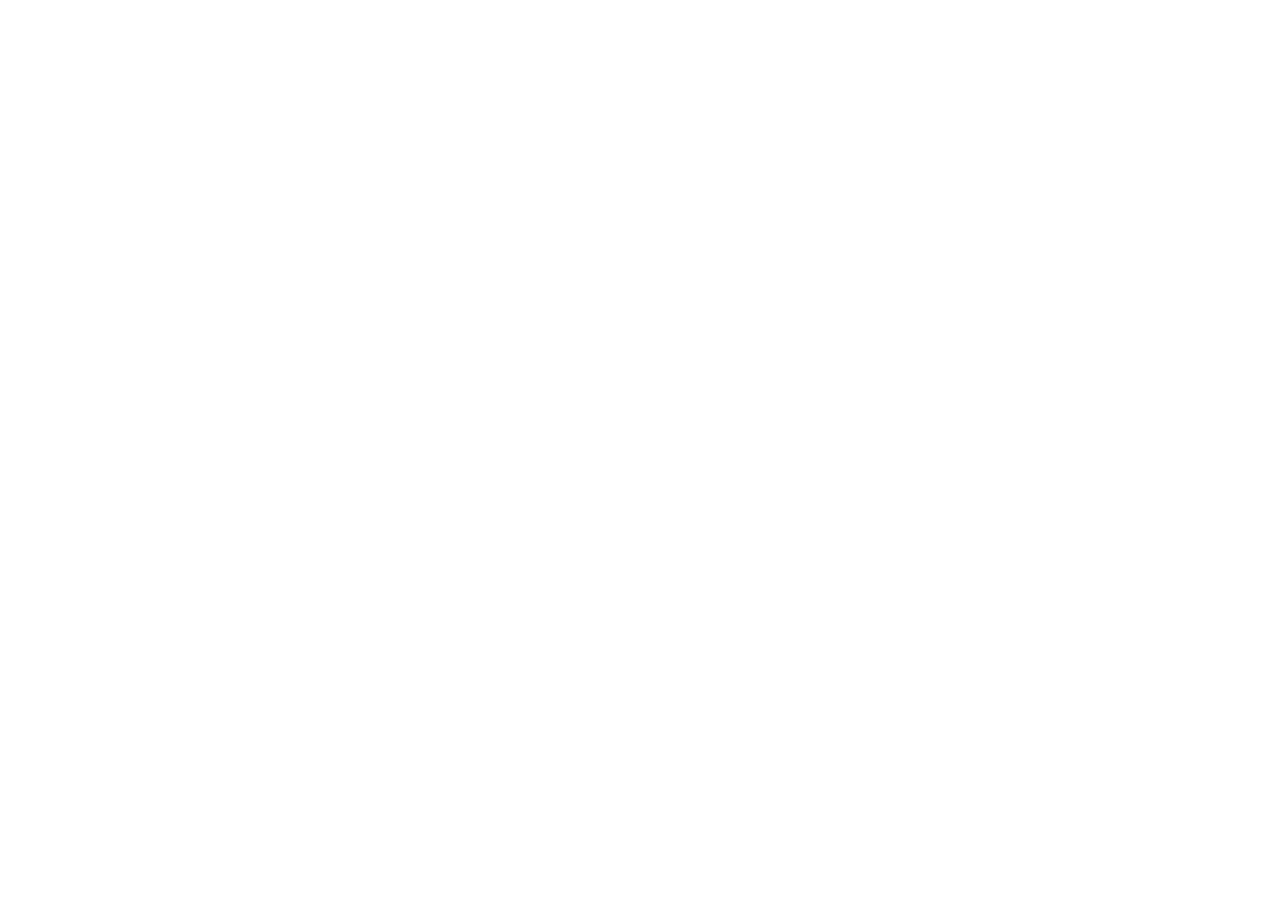
==== index.html @ 605b4c53 "index.html style.css README.md を新規作成" ====
<!DOCTYPE html>
<html lang="ja">
<head>
    <meta charset="UTF-8">
    <meta name="viewport" content="width=device-width, initial-scale=1.0">
    <title>トップページ</title>
</head>
<body>
    
</body>
</html>
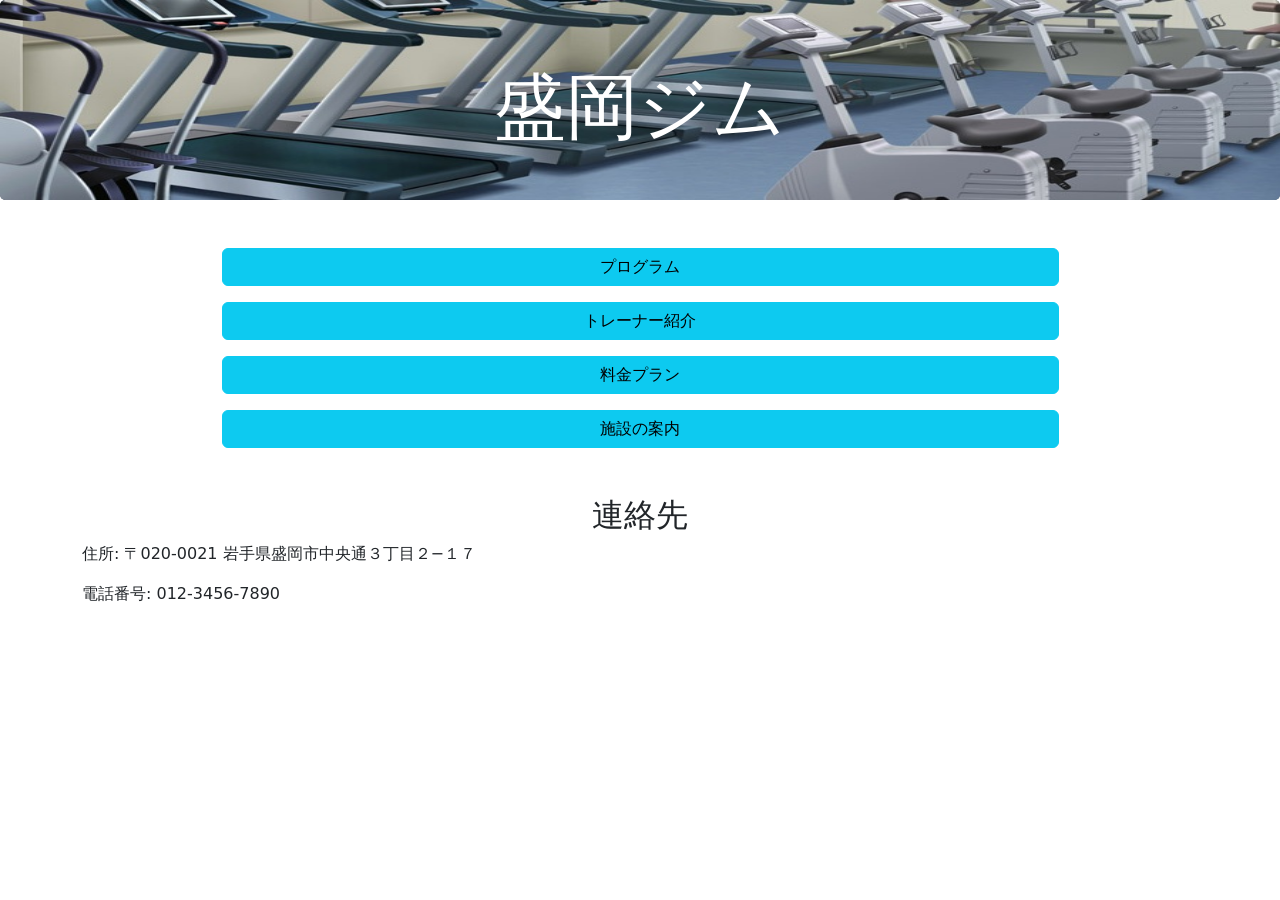
==== commit 547a6f30: "トップページにトップ画像、リンク、連絡先を追加" ====
--- a/index.html
+++ b/index.html
@@ -1,11 +1,32 @@
 <!DOCTYPE html>
 <html lang="ja">
+
 <head>
     <meta charset="UTF-8">
     <meta name="viewport" content="width=device-width, initial-scale=1.0">
     <title>トップページ</title>
+    <link href="https://cdn.jsdelivr.net/npm/bootstrap@5.3.8/dist/css/bootstrap.min.css" rel="stylesheet"
+        integrity="sha384-sRIl4kxILFvY47J16cr9ZwB07vP4J8+LH7qKQnuqkuIAvNWLzeN8tE5YBujZqJLB" crossorigin="anonymous">
 </head>
+
 <body>
-    
+    <div class="card bg-dark text-white border-0">
+        <img src="img/gym.jpg" class="card-img img-fluid" style="height: 200px;" alt="トップ画像">
+        <div class="card-img-overlay">
+            <h1 class="card-title text-center mt-5 text-dark text-white" style="font-size: 72px;">盛岡ジム</h1>
+        </div>
+    </div>
+    <div class="container">
+        <div class="text-center">
+            <a href="#"><button class="btn btn-info w-75 mt-5" style="font-size: 16px;">プログラム</button></a>
+            <a href="#"><button class="btn btn-info w-75 mt-3" style="font-size: 16px;">トレーナー紹介</button></a>
+            <a href="#"><button class="btn btn-info w-75 mt-3" style="font-size: 16px;">料金プラン</button></a>
+            <a href="#"><button class="btn btn-info w-75 mt-3" style="font-size: 16px;">施設の案内</button></a>
+        </div>
+        <h2 class="text-center mt-5">連絡先</h2>
+        <p>住所: 〒020-0021 岩手県盛岡市中央通３丁目２−１７</p>
+        <p>電話番号: 012-3456-7890</p>
+    </div>
 </body>
+
 </html>
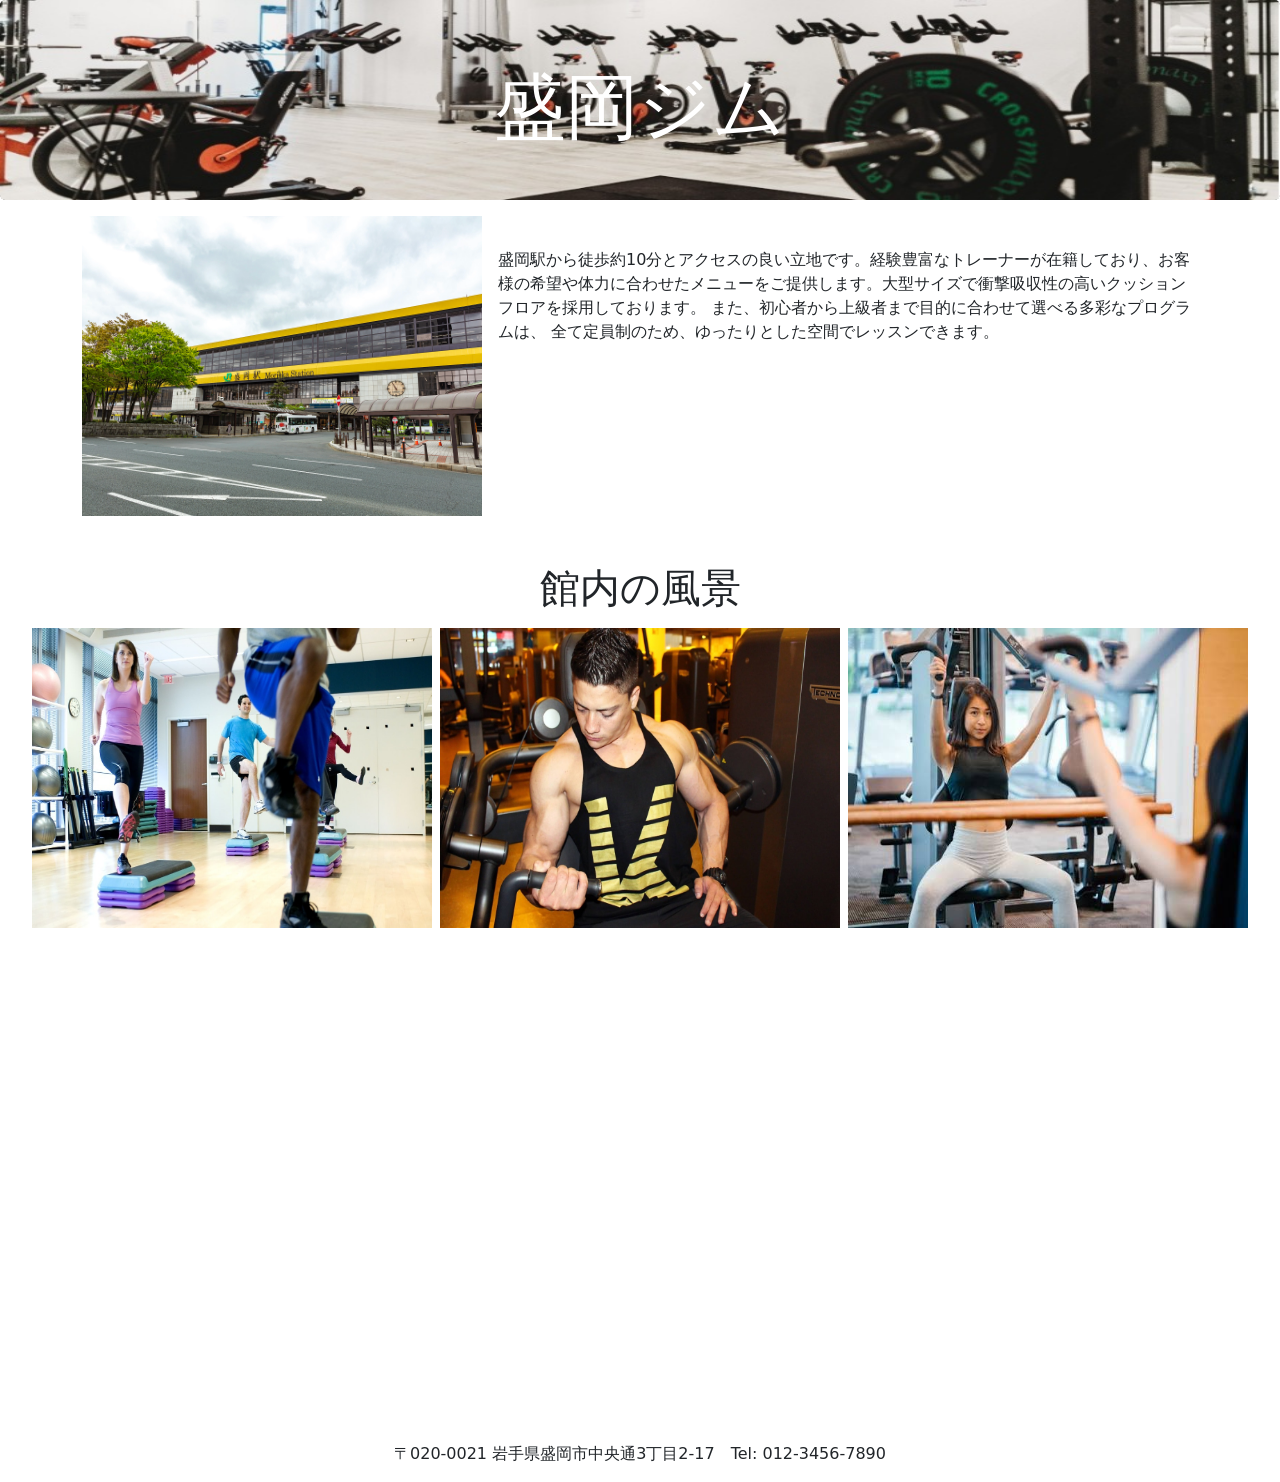
==== commit e167b3af: "トップ画像を変更、説明書きを追加、室内の画像を追加、GoogleMapの埋め込み" ====
--- a/index.html
+++ b/index.html
@@ -17,15 +17,26 @@
         </div>
     </div>
     <div class="container">
-        <div class="text-center">
-            <a href="#"><button class="btn btn-info w-75 mt-5" style="font-size: 16px;">プログラム</button></a>
-            <a href="#"><button class="btn btn-info w-75 mt-3" style="font-size: 16px;">トレーナー紹介</button></a>
-            <a href="#"><button class="btn btn-info w-75 mt-3" style="font-size: 16px;">料金プラン</button></a>
-            <a href="#"><button class="btn btn-info w-75 mt-3" style="font-size: 16px;">施設の案内</button></a>
+        <div class="d-flex">
+            <img src="img/MoriokaStation.webp" class="card-img img-fluid mt-3" style="height: 300px; width: 400px;"
+                alt="盛岡駅">
+            <p class="mt-5 ms-3">
+                盛岡駅から徒歩約10分とアクセスの良い立地です。経験豊富なトレーナーが在籍しており、お客様の希望や体力に合わせたメニューをご提供します。大型サイズで衝撃吸収性の高いクッションフロアを採用しております。
+                また、初心者から上級者まで目的に合わせて選べる多彩なプログラムは、 全て定員制のため、ゆったりとした空間でレッスンできます。</p>
         </div>
-        <h2 class="text-center mt-5">連絡先</h2>
-        <p>住所: 〒020-0021 岩手県盛岡市中央通３丁目２−１７</p>
-        <p>電話番号: 012-3456-7890</p>
+        <h2 class="text-center mt-5" style="font-size: 40px;">館内の風景</h2>
+        <div class="d-flex justify-content-center mt-3">
+            <img src="img/風景.jpg" class="card-img img-fluid" style="height: 300px; width: 400px;" alt="レッスン">
+            <img src="img/ダンベル.jpg" class="card-img img-fluid ms-2" style="height: 300px; width: 400px;" alt="ダンベル">
+            <img src="img/training.jpg" class="card-img img-fluid ms-2" style="height: 300px; width: 400px;" alt="女性">
+        </div>
+        <div class="d-flex justify-content-center mt-5">
+            <iframe
+                src="https://www.google.com/maps/embed?pb=!1m18!1m12!1m3!1d3069.5515975599046!2d141.14021717469!3d39.70478479866505!2m3!1f0!2f0!3f0!3m2!1i1024!2i768!4f13.1!3m3!1m2!1s0x5f857630971ceb65%3A0xa71278d9c8f84080!2zTUNM55ub5bKh5oOF5aCx44OT44K444ON44K577yG44OH44K244Kk44Oz5bCC6ZaA5a2m5qChIOODh-OCtuOCpOODs-aDheWgsemkqA!5e0!3m2!1sja!2sjp!4v1793839107788!5m2!1sja!2sjp"
+                width="600" height="450" style="border:0;" allowfullscreen="" loading="lazy"
+                referrerpolicy="strict-origin-when-cross-origin"></iframe>
+        </div>
+        <p class="text-center mt-3">〒020-0021 岩手県盛岡市中央通3丁目2-17　Tel: 012-3456-7890</p>
     </div>
 </body>
 
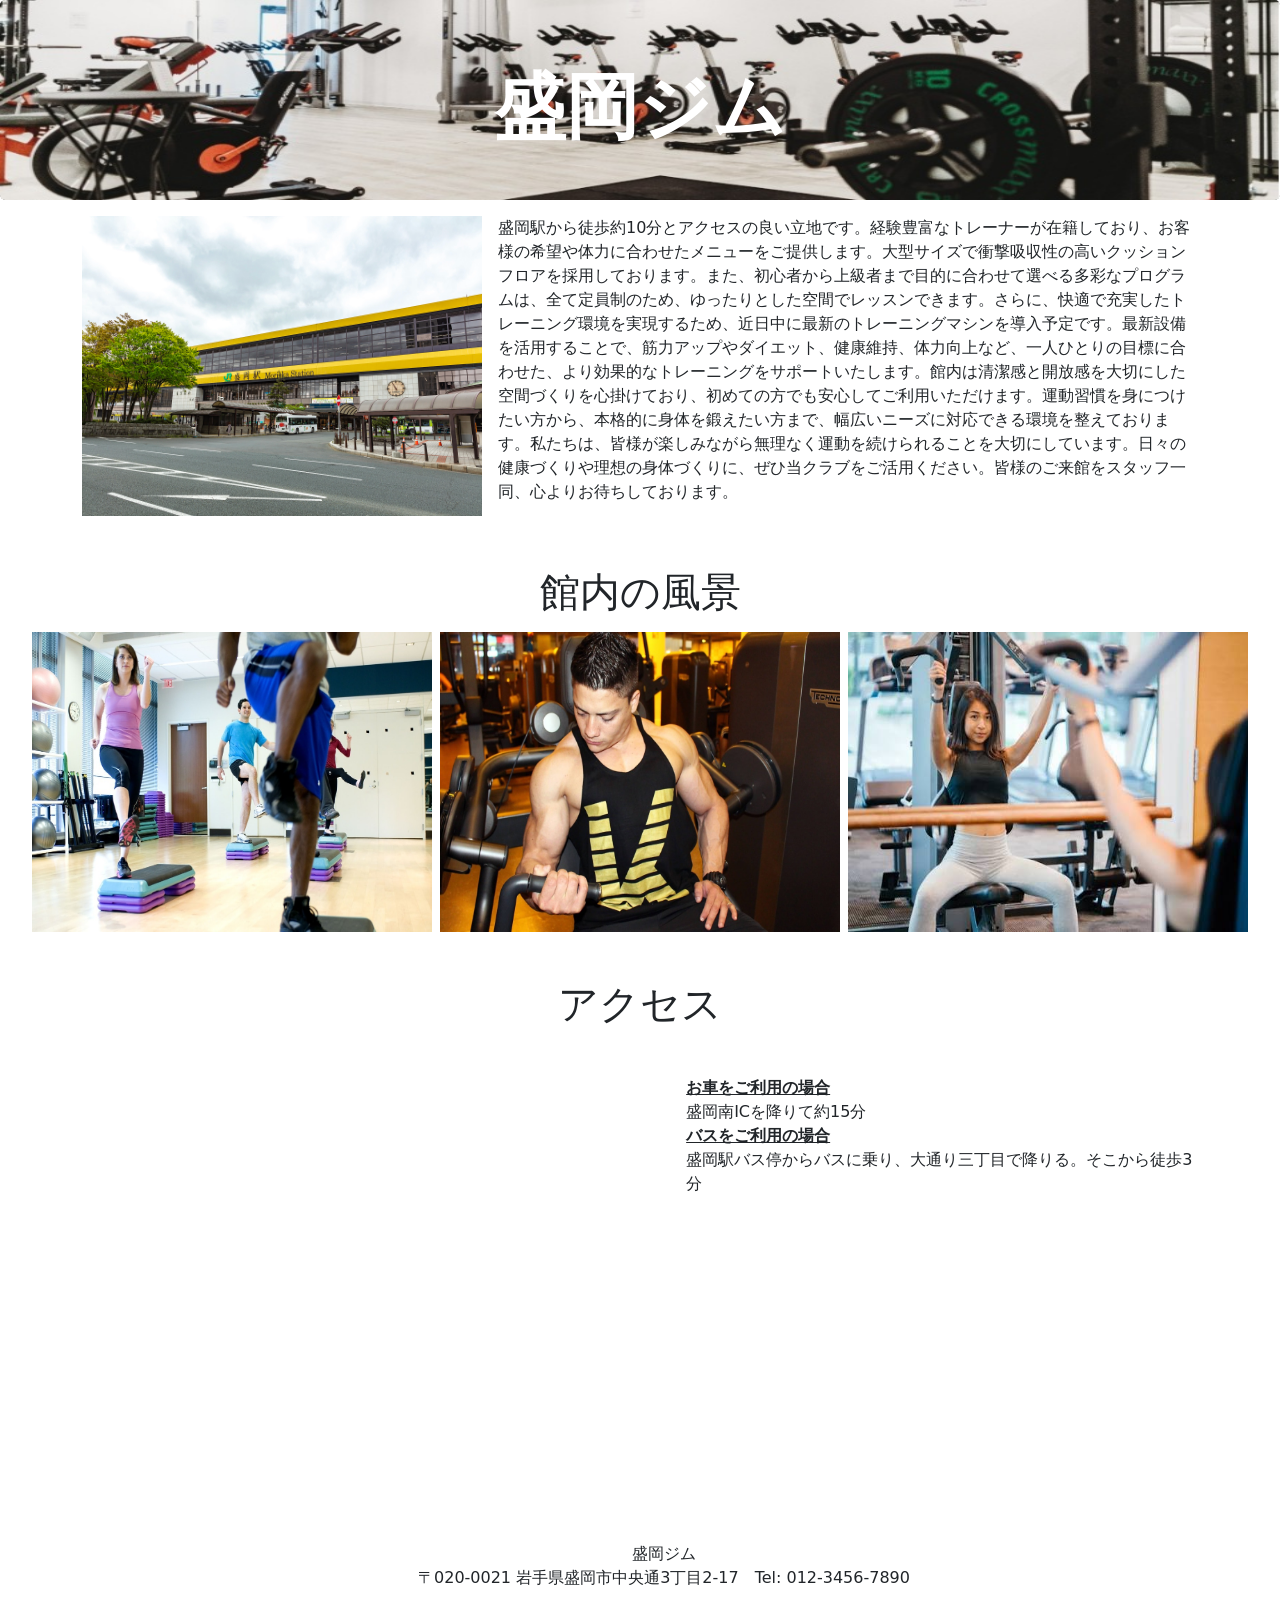
==== commit 6c796d05: "紹介文を500字程度に追加、画像のフォルダ分け" ====
--- a/index.html
+++ b/index.html
@@ -11,32 +11,40 @@
 
 <body>
     <div class="card bg-dark text-white border-0">
-        <img src="img/gym.jpg" class="card-img img-fluid" style="height: 200px;" alt="トップ画像">
+        <img src="img/ToppageImg/top.jpg" class="card-img img-fluid" style="height: 200px;" alt="トップ画像">
         <div class="card-img-overlay">
-            <h1 class="card-title text-center mt-5 text-dark text-white" style="font-size: 72px;">盛岡ジム</h1>
+            <h1 class="card-title text-center mt-5 text-dark text-white fw-bold" style="font-size: 72px;">盛岡ジム</h1>
         </div>
     </div>
     <div class="container">
         <div class="d-flex">
-            <img src="img/MoriokaStation.webp" class="card-img img-fluid mt-3" style="height: 300px; width: 400px;"
-                alt="盛岡駅">
-            <p class="mt-5 ms-3">
-                盛岡駅から徒歩約10分とアクセスの良い立地です。経験豊富なトレーナーが在籍しており、お客様の希望や体力に合わせたメニューをご提供します。大型サイズで衝撃吸収性の高いクッションフロアを採用しております。
-                また、初心者から上級者まで目的に合わせて選べる多彩なプログラムは、 全て定員制のため、ゆったりとした空間でレッスンできます。</p>
+            <img src="img/ToppageImg/MoriokaStation.webp" class="card-img img-fluid mt-3"
+                style="height: 300px; width: 400px;" alt="盛岡駅">
+            <p class="mt-3 ms-3">
+                盛岡駅から徒歩約10分とアクセスの良い立地です。経験豊富なトレーナーが在籍しており、お客様の希望や体力に合わせたメニューをご提供します。大型サイズで衝撃吸収性の高いクッションフロアを採用しております。また、初心者から上級者まで目的に合わせて選べる多彩なプログラムは、全て定員制のため、ゆったりとした空間でレッスンできます。さらに、快適で充実したトレーニング環境を実現するため、近日中に最新のトレーニングマシンを導入予定です。最新設備を活用することで、筋力アップやダイエット、健康維持、体力向上など、一人ひとりの目標に合わせた、より効果的なトレーニングをサポートいたします。館内は清潔感と開放感を大切にした空間づくりを心掛けており、初めての方でも安心してご利用いただけます。運動習慣を身につけたい方から、本格的に身体を鍛えたい方まで、幅広いニーズに対応できる環境を整えております。私たちは、皆様が楽しみながら無理なく運動を続けられることを大切にしています。日々の健康づくりや理想の身体づくりに、ぜひ当クラブをご活用ください。皆様のご来館をスタッフ一同、心よりお待ちしております。
+            </p>
         </div>
         <h2 class="text-center mt-5" style="font-size: 40px;">館内の風景</h2>
         <div class="d-flex justify-content-center mt-3">
-            <img src="img/風景.jpg" class="card-img img-fluid" style="height: 300px; width: 400px;" alt="レッスン">
-            <img src="img/ダンベル.jpg" class="card-img img-fluid ms-2" style="height: 300px; width: 400px;" alt="ダンベル">
-            <img src="img/training.jpg" class="card-img img-fluid ms-2" style="height: 300px; width: 400px;" alt="女性">
+            <img src="img/ToppageImg/lesson.jpg" class="card-img img-fluid" style="height: 300px; width: 400px;"
+                alt="レッスン">
+            <img src="img/ToppageImg/dumbbell.jpg" class="card-img img-fluid ms-2" style="height: 300px; width: 400px;"
+                alt="ダンベル">
+            <img src="img/ToppageImg/training.jpg" class="card-img img-fluid ms-2" style="height: 300px; width: 400px;"
+                alt="女性">
         </div>
-        <div class="d-flex justify-content-center mt-5">
+        <h2 class="text-center mt-5" style="font-size: 40px;">アクセス</h2>
+        <div class="d-flex mt-5">
             <iframe
                 src="https://www.google.com/maps/embed?pb=!1m18!1m12!1m3!1d3069.5515975599046!2d141.14021717469!3d39.70478479866505!2m3!1f0!2f0!3f0!3m2!1i1024!2i768!4f13.1!3m3!1m2!1s0x5f857630971ceb65%3A0xa71278d9c8f84080!2zTUNM55ub5bKh5oOF5aCx44OT44K444ON44K577yG44OH44K244Kk44Oz5bCC6ZaA5a2m5qChIOODh-OCtuOCpOODs-aDheWgsemkqA!5e0!3m2!1sja!2sjp!4v1793839107788!5m2!1sja!2sjp"
                 width="600" height="450" style="border:0;" allowfullscreen="" loading="lazy"
                 referrerpolicy="strict-origin-when-cross-origin"></iframe>
+            <p class="ms-3"><span class="fw-bold"
+                    style="text-decoration: underline;">お車をご利用の場合</span><br>盛岡南ICを降りて約15分<br><span class="fw-bold"
+                    style="text-decoration: underline;">バスをご利用の場合</span><br>盛岡駅バス停からバスに乗り、大通り三丁目で降りる。そこから徒歩3分
+            </p>
         </div>
-        <p class="text-center mt-3">〒020-0021 岩手県盛岡市中央通3丁目2-17　Tel: 012-3456-7890</p>
+        <p class="mt-3 ms-5 text-center">盛岡ジム<br>〒020-0021 岩手県盛岡市中央通3丁目2-17　Tel: 012-3456-7890</p>
     </div>
 </body>
 
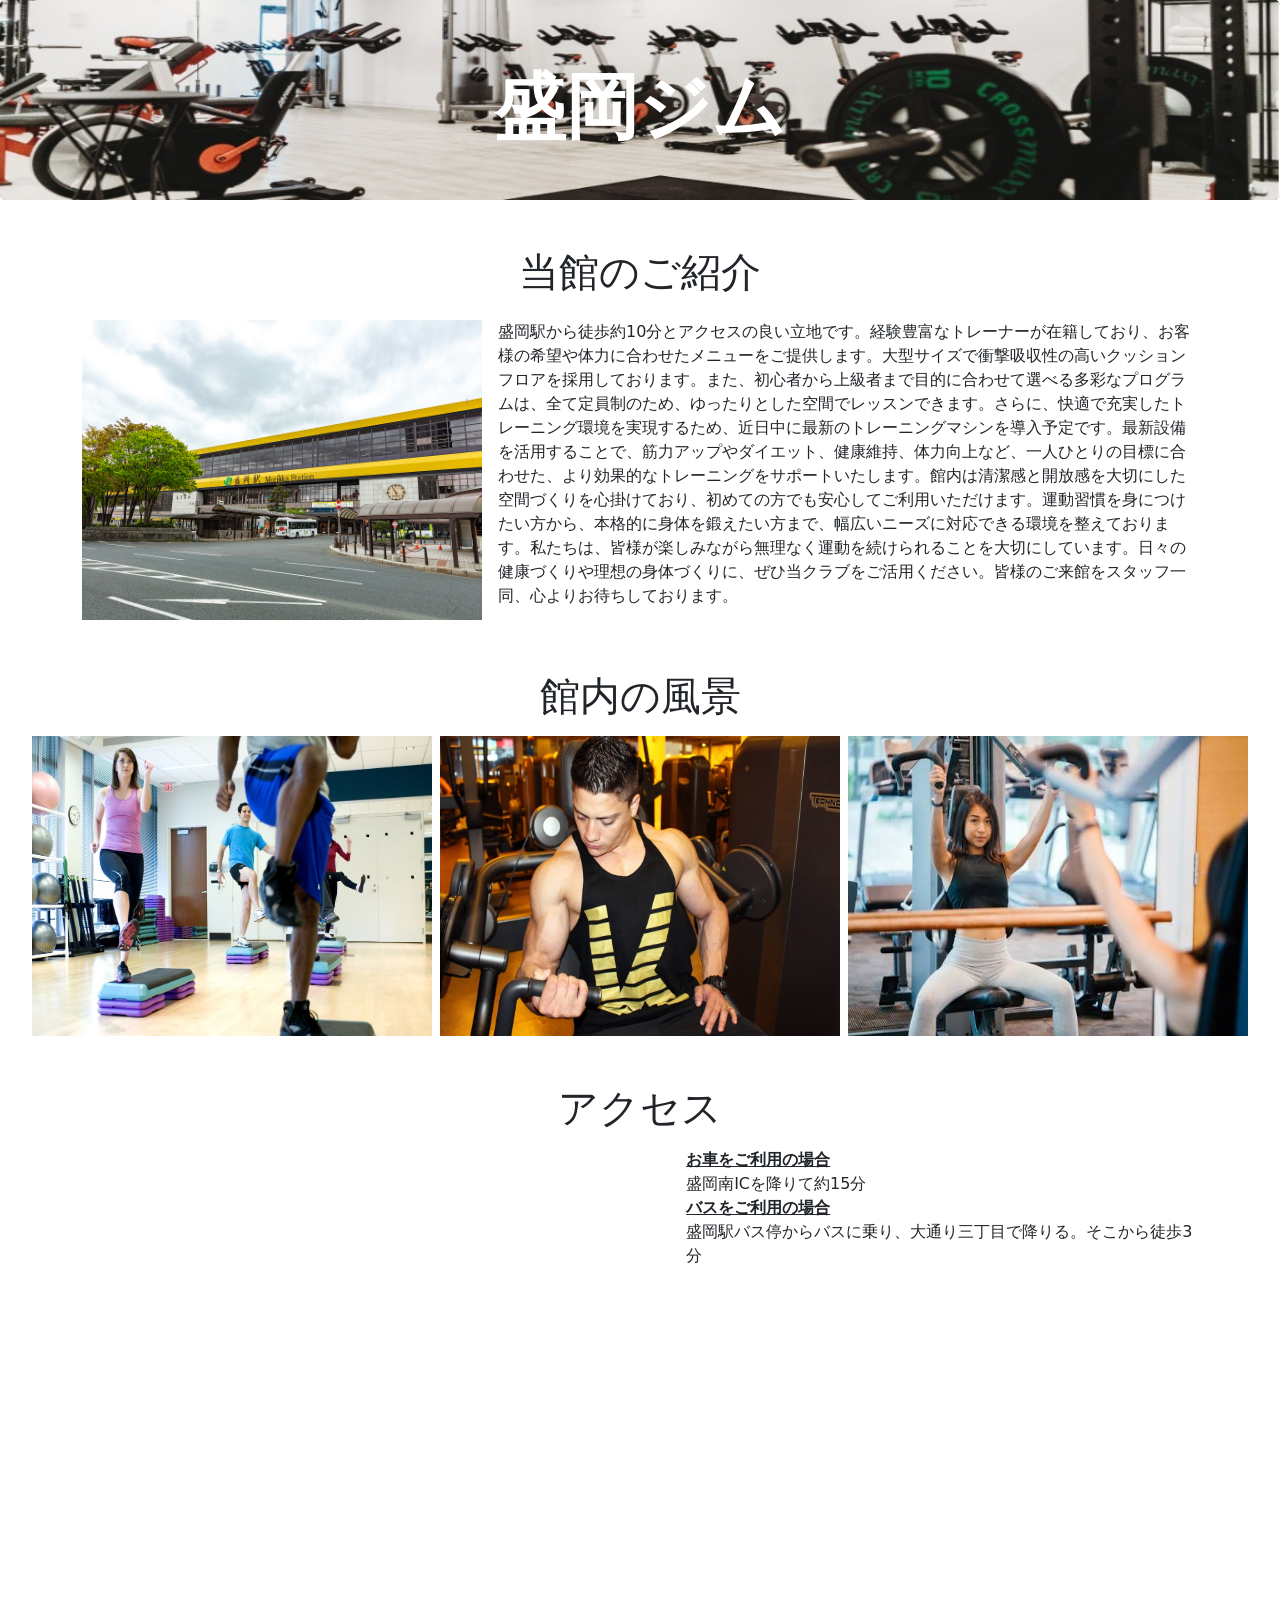
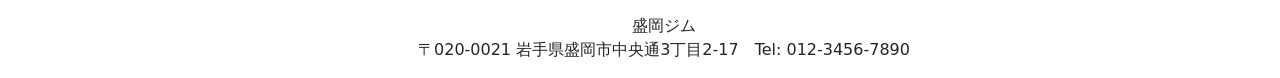
==== commit 831fc444: "ページタイトルの変更、当館のご紹介の見出しを追加" ====
--- a/index.html
+++ b/index.html
@@ -4,7 +4,7 @@
 <head>
     <meta charset="UTF-8">
     <meta name="viewport" content="width=device-width, initial-scale=1.0">
-    <title>トップページ</title>
+    <title>盛岡ジム</title>
     <link href="https://cdn.jsdelivr.net/npm/bootstrap@5.3.8/dist/css/bootstrap.min.css" rel="stylesheet"
         integrity="sha384-sRIl4kxILFvY47J16cr9ZwB07vP4J8+LH7qKQnuqkuIAvNWLzeN8tE5YBujZqJLB" crossorigin="anonymous">
 </head>
@@ -17,9 +17,10 @@
         </div>
     </div>
     <div class="container">
+        <h2 class="mt-5 text-center" style="font-size: 40px;">当館のご紹介</h2>
         <div class="d-flex">
             <img src="img/ToppageImg/MoriokaStation.webp" class="card-img img-fluid mt-3"
-                style="height: 300px; width: 400px;" alt="盛岡駅">
+                style="height: 300px; width: 400px;" alt="盛岡駅">    
             <p class="mt-3 ms-3">
                 盛岡駅から徒歩約10分とアクセスの良い立地です。経験豊富なトレーナーが在籍しており、お客様の希望や体力に合わせたメニューをご提供します。大型サイズで衝撃吸収性の高いクッションフロアを採用しております。また、初心者から上級者まで目的に合わせて選べる多彩なプログラムは、全て定員制のため、ゆったりとした空間でレッスンできます。さらに、快適で充実したトレーニング環境を実現するため、近日中に最新のトレーニングマシンを導入予定です。最新設備を活用することで、筋力アップやダイエット、健康維持、体力向上など、一人ひとりの目標に合わせた、より効果的なトレーニングをサポートいたします。館内は清潔感と開放感を大切にした空間づくりを心掛けており、初めての方でも安心してご利用いただけます。運動習慣を身につけたい方から、本格的に身体を鍛えたい方まで、幅広いニーズに対応できる環境を整えております。私たちは、皆様が楽しみながら無理なく運動を続けられることを大切にしています。日々の健康づくりや理想の身体づくりに、ぜひ当クラブをご活用ください。皆様のご来館をスタッフ一同、心よりお待ちしております。
             </p>
@@ -34,7 +35,7 @@
                 alt="女性">
         </div>
         <h2 class="text-center mt-5" style="font-size: 40px;">アクセス</h2>
-        <div class="d-flex mt-5">
+        <div class="d-flex mt-3">
             <iframe
                 src="https://www.google.com/maps/embed?pb=!1m18!1m12!1m3!1d3069.5515975599046!2d141.14021717469!3d39.70478479866505!2m3!1f0!2f0!3f0!3m2!1i1024!2i768!4f13.1!3m3!1m2!1s0x5f857630971ceb65%3A0xa71278d9c8f84080!2zTUNM55ub5bKh5oOF5aCx44OT44K444ON44K577yG44OH44K244Kk44Oz5bCC6ZaA5a2m5qChIOODh-OCtuOCpOODs-aDheWgsemkqA!5e0!3m2!1sja!2sjp!4v1793839107788!5m2!1sja!2sjp"
                 width="600" height="450" style="border:0;" allowfullscreen="" loading="lazy"
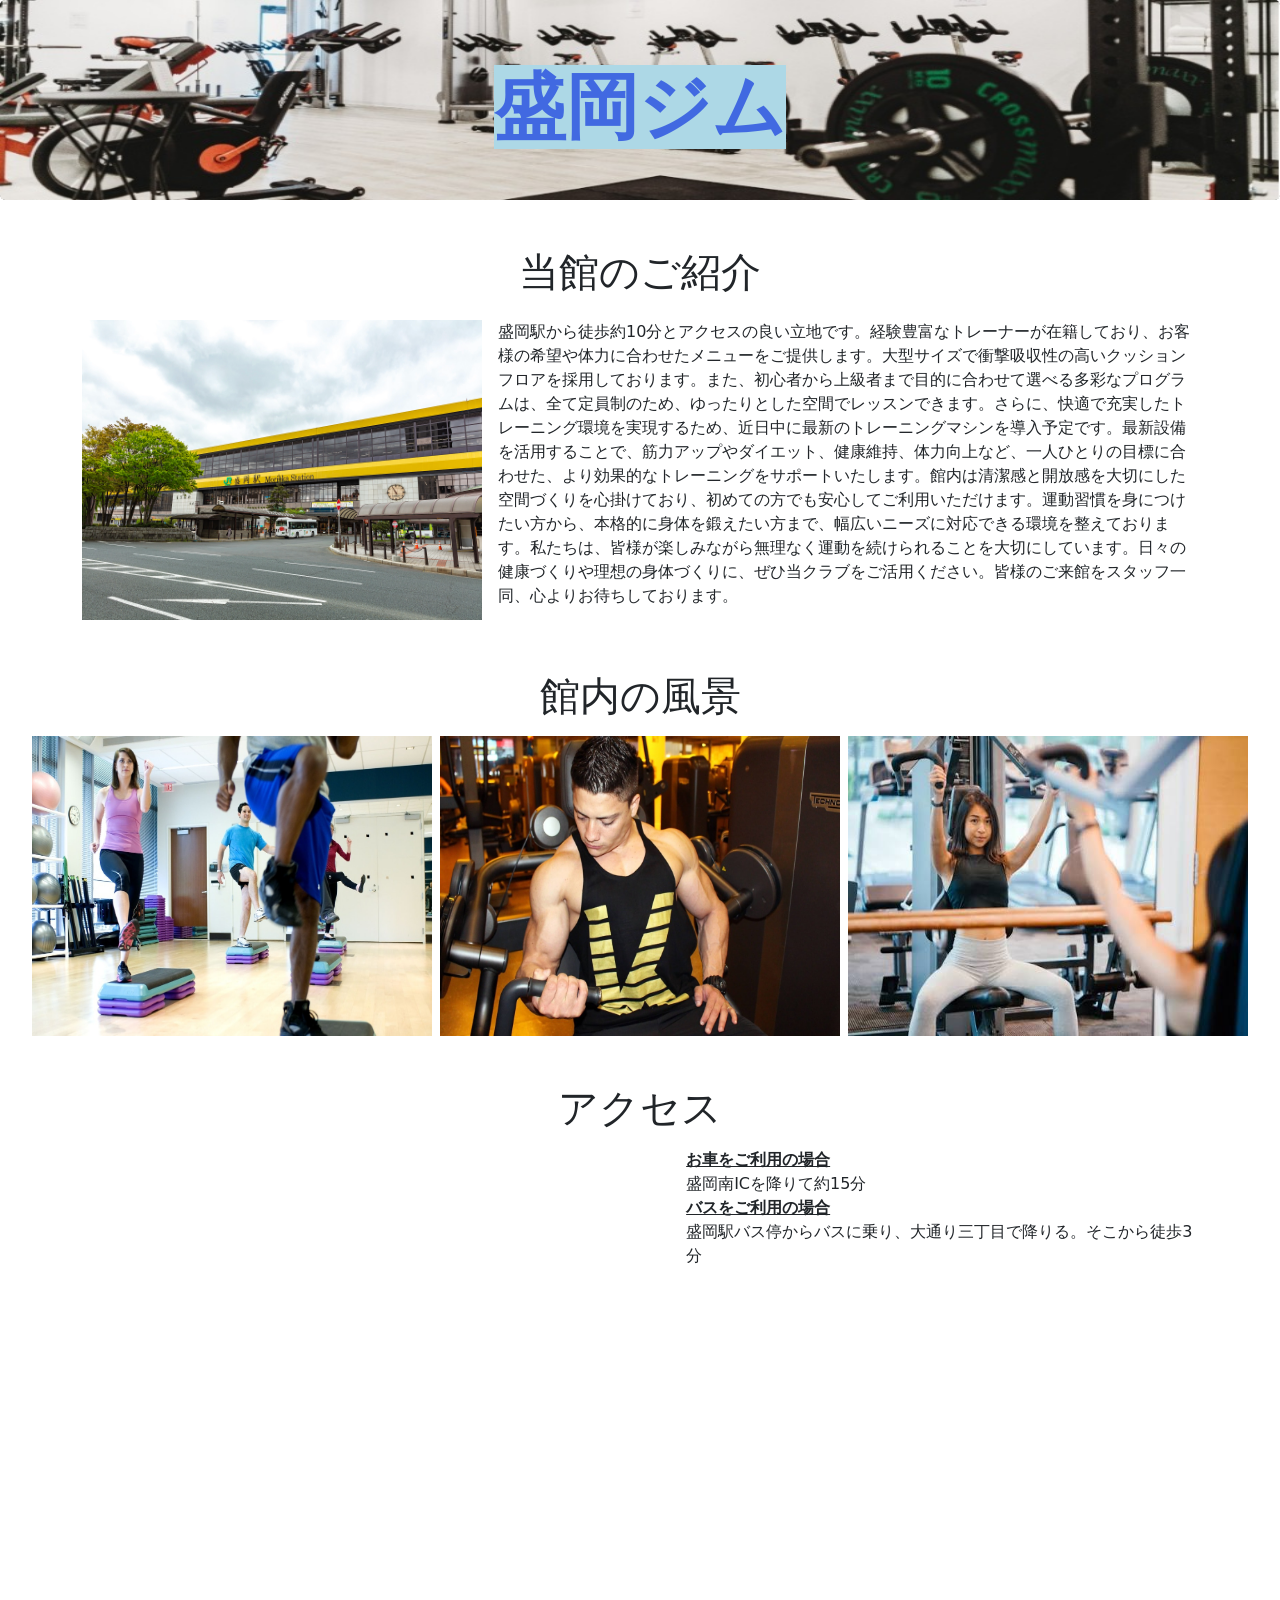
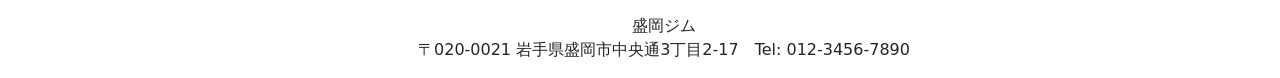
==== commit b130b1f0: "盛岡ジムの文字色を変更、背景色の挿入" ====
--- a/index.html
+++ b/index.html
@@ -13,7 +13,7 @@
     <div class="card bg-dark text-white border-0">
         <img src="img/ToppageImg/top.jpg" class="card-img img-fluid" style="height: 200px;" alt="トップ画像">
         <div class="card-img-overlay">
-            <h1 class="card-title text-center mt-5 text-dark text-white fw-bold" style="font-size: 72px;">盛岡ジム</h1>
+            <h1 class="card-title text-center mt-5 fw-bold" style="font-size: 72px; color: #4169e1;"><span style="background-color: lightblue;">盛岡ジム</span></h1>
         </div>
     </div>
     <div class="container">
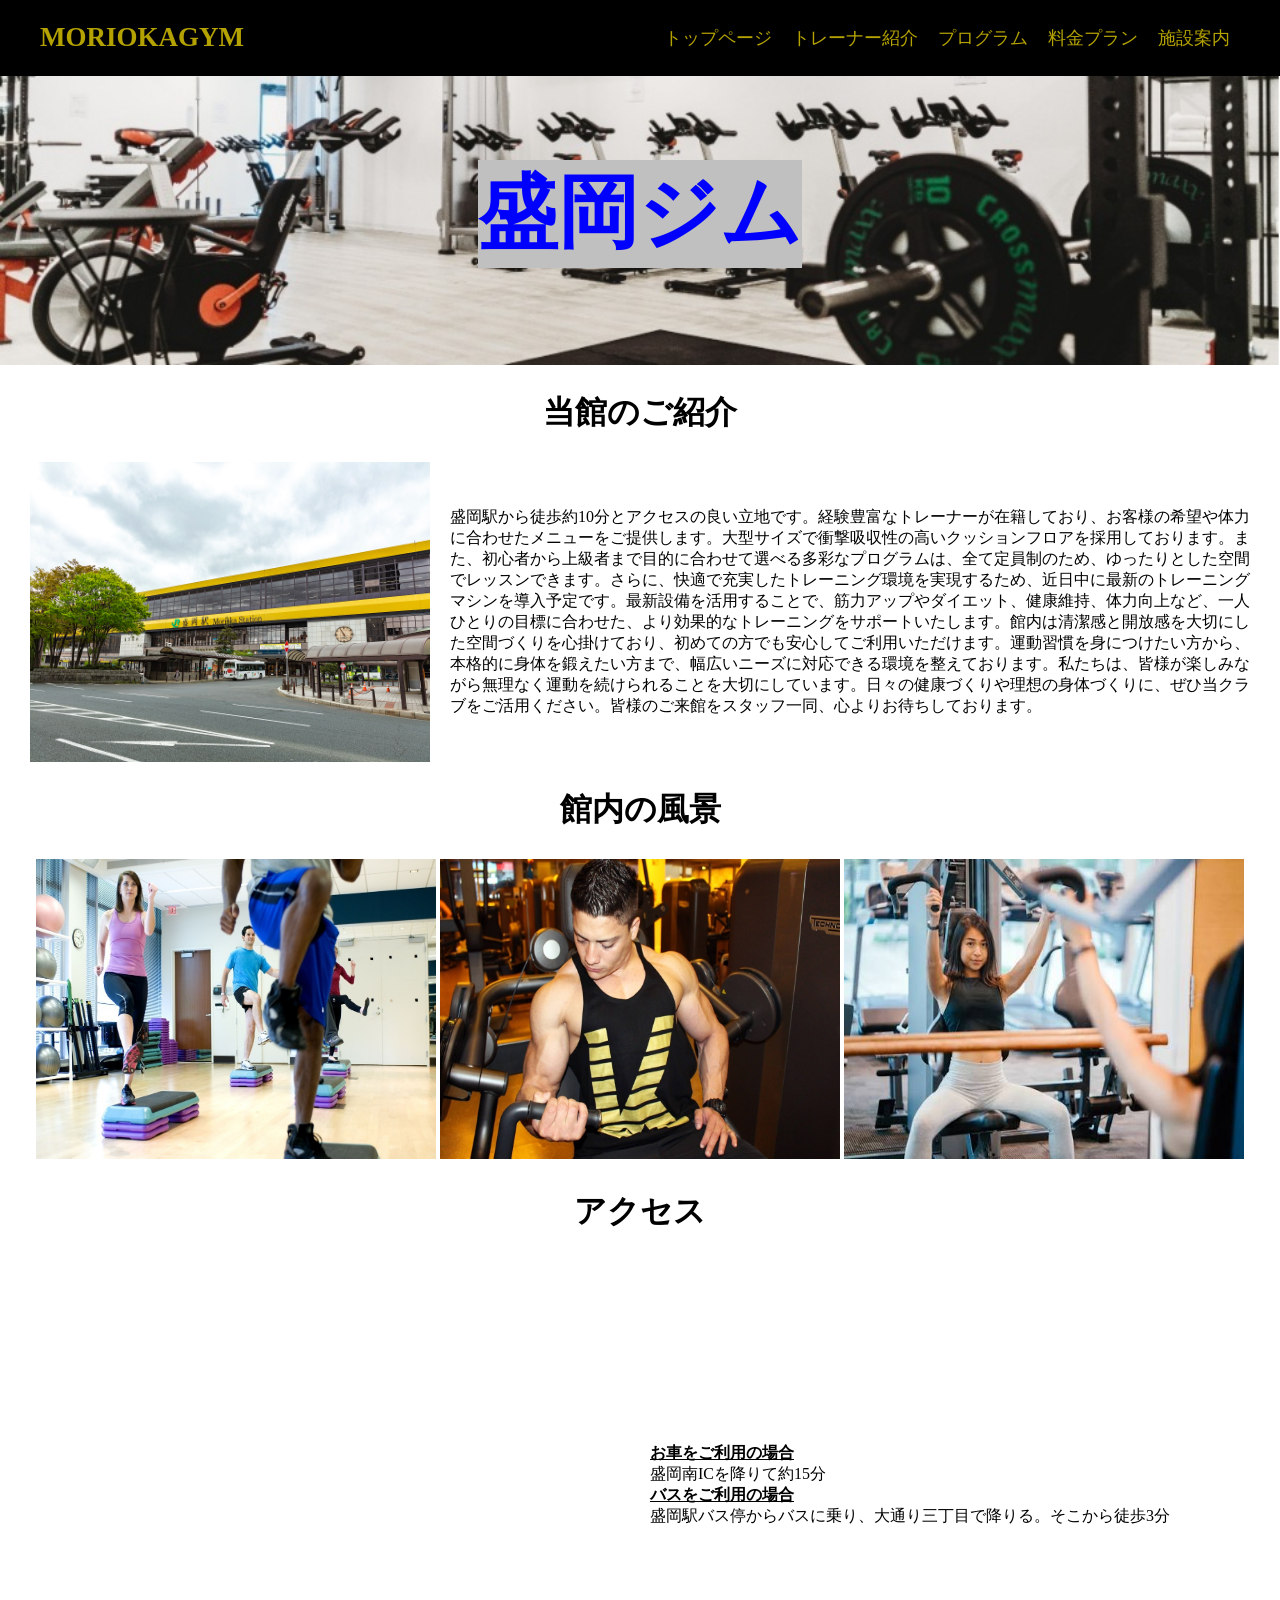
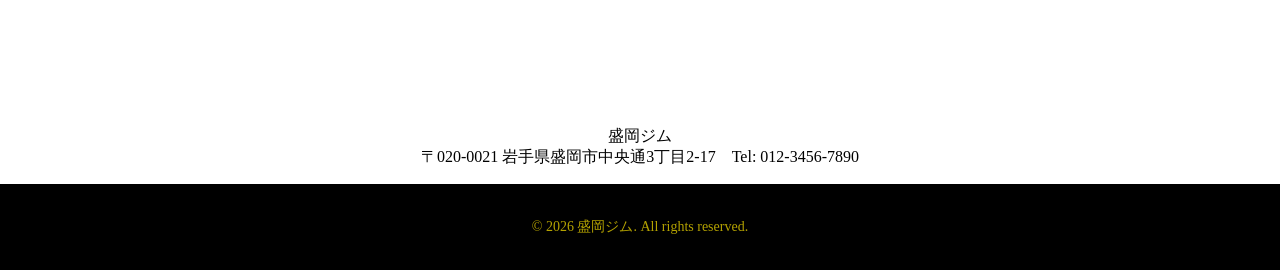
==== commit c7e14863: "bootstrapを使わない使用に変更(見た目の変化はほぼ無し)" ====
--- a/index.html
+++ b/index.html
@@ -4,49 +4,63 @@
 <head>
     <meta charset="UTF-8">
     <meta name="viewport" content="width=device-width, initial-scale=1.0">
-    <title>盛岡ジム</title>
-    <link href="https://cdn.jsdelivr.net/npm/bootstrap@5.3.8/dist/css/bootstrap.min.css" rel="stylesheet"
-        integrity="sha384-sRIl4kxILFvY47J16cr9ZwB07vP4J8+LH7qKQnuqkuIAvNWLzeN8tE5YBujZqJLB" crossorigin="anonymous">
+    <title>盛岡ジム - トップページ</title>
+    <link rel="stylesheet" href="common.css">
+    <link rel="stylesheet" href="Toppage.css">
 </head>
 
 <body>
-    <div class="card bg-dark text-white border-0">
-        <img src="img/ToppageImg/top.jpg" class="card-img img-fluid" style="height: 200px;" alt="トップ画像">
-        <div class="card-img-overlay">
-            <h1 class="card-title text-center mt-5 fw-bold" style="font-size: 72px; color: #4169e1;"><span style="background-color: lightblue;">盛岡ジム</span></h1>
+    <header>
+        <nav>
+            <div class="header-logo">
+                <h1>MORIOKAGYM</h1>
+            </div>
+            <div class="header-nemu">
+                <ul>
+                    <li><a href="#">トップページ</a></li>
+                    <li><a href="Profile.html">トレーナー紹介</a></li>
+                    <li><a href="*">プログラム</a></li>
+                    <li><a href="PricePlan.html">料金プラン</a></li>
+                    <li><a href="facilities-guide.html">施設案内</a></li>
+                </ul>
+            </div>
+        </nav>
+    </header>
+    <div class="image-box">
+        <img src="img/ToppageImg/top.jpg" alt="トップ">
+        <p class="overlay-text">盛岡ジム</p>
+    </div>
+    <h2 class="introduction">当館のご紹介</h2>
+    <div class="land">
+        <img src="img/ToppageImg/MoriokaStation.webp" class="morioka-station" alt="盛岡駅">
+        <div class="land-text">
+            <p>盛岡駅から徒歩約10分とアクセスの良い立地です。経験豊富なトレーナーが在籍しており、お客様の希望や体力に合わせたメニューをご提供します。大型サイズで衝撃吸収性の高いクッションフロアを採用しております。また、初心者から上級者まで目的に合わせて選べる多彩なプログラムは、全て定員制のため、ゆったりとした空間でレッスンできます。さらに、快適で充実したトレーニング環境を実現するため、近日中に最新のトレーニングマシンを導入予定です。最新設備を活用することで、筋力アップやダイエット、健康維持、体力向上など、一人ひとりの目標に合わせた、より効果的なトレーニングをサポートいたします。館内は清潔感と開放感を大切にした空間づくりを心掛けており、初めての方でも安心してご利用いただけます。運動習慣を身につけたい方から、本格的に身体を鍛えたい方まで、幅広いニーズに対応できる環境を整えております。私たちは、皆様が楽しみながら無理なく運動を続けられることを大切にしています。日々の健康づくりや理想の身体づくりに、ぜひ当クラブをご活用ください。皆様のご来館をスタッフ一同、心よりお待ちしております。
+            </p>
         </div>
     </div>
-    <div class="container">
-        <h2 class="mt-5 text-center" style="font-size: 40px;">当館のご紹介</h2>
-        <div class="d-flex">
-            <img src="img/ToppageImg/MoriokaStation.webp" class="card-img img-fluid mt-3"
-                style="height: 300px; width: 400px;" alt="盛岡駅">    
-            <p class="mt-3 ms-3">
-                盛岡駅から徒歩約10分とアクセスの良い立地です。経験豊富なトレーナーが在籍しており、お客様の希望や体力に合わせたメニューをご提供します。大型サイズで衝撃吸収性の高いクッションフロアを採用しております。また、初心者から上級者まで目的に合わせて選べる多彩なプログラムは、全て定員制のため、ゆったりとした空間でレッスンできます。さらに、快適で充実したトレーニング環境を実現するため、近日中に最新のトレーニングマシンを導入予定です。最新設備を活用することで、筋力アップやダイエット、健康維持、体力向上など、一人ひとりの目標に合わせた、より効果的なトレーニングをサポートいたします。館内は清潔感と開放感を大切にした空間づくりを心掛けており、初めての方でも安心してご利用いただけます。運動習慣を身につけたい方から、本格的に身体を鍛えたい方まで、幅広いニーズに対応できる環境を整えております。私たちは、皆様が楽しみながら無理なく運動を続けられることを大切にしています。日々の健康づくりや理想の身体づくりに、ぜひ当クラブをご活用ください。皆様のご来館をスタッフ一同、心よりお待ちしております。
-            </p>
+    <h2 class="indoor">館内の風景</h2>
+    <div class="indoor-pic">
+        <img src="img/ToppageImg/lesson.jpg" style="height: 300px; width: 400px;" alt="レッスン">
+        <img src="img/ToppageImg/dumbbell.jpg" style="height: 300px; width: 400px;"
+            alt="トレーニング">
+        <img src="img/ToppageImg/training.jpg" style="height: 300px; width: 400px;"
+            alt="トレーニング">
+    </div>
+    <h2 class="access">アクセス</h2>
+    <div class="land">
+        <iframe
+            src="https://www.google.com/maps/embed?pb=!1m18!1m12!1m3!1d3069.5515975599046!2d141.14021717469!3d39.70478479866505!2m3!1f0!2f0!3f0!3m2!1i1024!2i768!4f13.1!3m3!1m2!1s0x5f857630971ceb65%3A0xa71278d9c8f84080!2zTUNM55ub5bKh5oOF5aCx44OT44K444ON44K577yG44OH44K244Kk44Oz5bCC6ZaA5a2m5qChIOODh-OCtuOCpOODs-aDheWgsemkqA!5e0!3m2!1sja!2sjp!4v1793839107788!5m2!1sja!2sjp"
+            width="600" height="450" style="border:0;" allowfullscreen="" loading="lazy"
+            referrerpolicy="strict-origin-when-cross-origin"></iframe>
+        <div class="land-text">
+            <span class="traffic">お車をご利用の場合</span><br>盛岡南ICを降りて約15分<br>
+            <span class="traffic">バスをご利用の場合</span><br>盛岡駅バス停からバスに乗り、大通り三丁目で降りる。そこから徒歩3分
         </div>
-        <h2 class="text-center mt-5" style="font-size: 40px;">館内の風景</h2>
-        <div class="d-flex justify-content-center mt-3">
-            <img src="img/ToppageImg/lesson.jpg" class="card-img img-fluid" style="height: 300px; width: 400px;"
-                alt="レッスン">
-            <img src="img/ToppageImg/dumbbell.jpg" class="card-img img-fluid ms-2" style="height: 300px; width: 400px;"
-                alt="ダンベル">
-            <img src="img/ToppageImg/training.jpg" class="card-img img-fluid ms-2" style="height: 300px; width: 400px;"
-                alt="女性">
-        </div>
-        <h2 class="text-center mt-5" style="font-size: 40px;">アクセス</h2>
-        <div class="d-flex mt-3">
-            <iframe
-                src="https://www.google.com/maps/embed?pb=!1m18!1m12!1m3!1d3069.5515975599046!2d141.14021717469!3d39.70478479866505!2m3!1f0!2f0!3f0!3m2!1i1024!2i768!4f13.1!3m3!1m2!1s0x5f857630971ceb65%3A0xa71278d9c8f84080!2zTUNM55ub5bKh5oOF5aCx44OT44K444ON44K577yG44OH44K244Kk44Oz5bCC6ZaA5a2m5qChIOODh-OCtuOCpOODs-aDheWgsemkqA!5e0!3m2!1sja!2sjp!4v1793839107788!5m2!1sja!2sjp"
-                width="600" height="450" style="border:0;" allowfullscreen="" loading="lazy"
-                referrerpolicy="strict-origin-when-cross-origin"></iframe>
-            <p class="ms-3"><span class="fw-bold"
-                    style="text-decoration: underline;">お車をご利用の場合</span><br>盛岡南ICを降りて約15分<br><span class="fw-bold"
-                    style="text-decoration: underline;">バスをご利用の場合</span><br>盛岡駅バス停からバスに乗り、大通り三丁目で降りる。そこから徒歩3分
-            </p>
-        </div>
-        <p class="mt-3 ms-5 text-center">盛岡ジム<br>〒020-0021 岩手県盛岡市中央通3丁目2-17　Tel: 012-3456-7890</p>
     </div>
+    <p class="address">盛岡ジム<br>〒020-0021 岩手県盛岡市中央通3丁目2-17　Tel: 012-3456-7890</p>
+    <footer>
+        <p>&copy; 2026 盛岡ジム. All rights reserved.</p>
+    </footer>
 </body>
 
 </html>
--- a/common.css
+++ b/common.css
@@ -0,0 +1,63 @@
+@charset "utf-8";
+
+/* * {
+    outline: 2px solid red;  
+} */
+
+header {
+    background-color: #000000;
+    font-size: 18px;
+    /* ↑ここのフォントサイズ8の倍数だとヘッダーの縦幅がおかしくなるので18で調整してます */
+    color: #d4bf00d8;
+}
+
+header nav {
+    display: flex;
+    justify-content: space-between;
+}
+
+header .header-logo {
+    padding-left: 40px;
+}
+
+header ul {
+    list-style-type: none;
+    display: flex;
+}
+
+header li {
+    margin-right: 20px;
+    display: inline;
+}
+
+header a {
+    color: #d4bf00d8;
+    text-decoration: none;
+    background-position: bottom right;
+    background-size: 0 2px;
+    padding-bottom: 2px;
+    background-repeat: no-repeat;
+    background-image: linear-gradient(#fff, #fff);
+    transition: background-size 0.3s;
+}
+
+header a:hover {
+    color: #ffffff;
+    background-position: left bottom;
+    background-size: 100% 2px;
+}
+
+header .header-nemu {
+    display: flex;
+    align-items: center;
+    text-align: right;
+    padding-right: 30px;
+}   
+
+footer {
+    background-color: #000000;
+    padding: 20px;
+    text-align: center;
+    font-size: 14px;
+    color: #d4bf00d8;
+}
--- a/Toppage.css
+++ b/Toppage.css
@@ -0,0 +1,89 @@
+body {
+    margin: 0;
+}
+
+.top {
+    font-size: 102px;
+    color: #4169e1;
+    text-align: center;
+}
+
+.top-img {
+    height: 200px;
+    width: auto;
+}
+
+.image-box {
+    position: relative;
+    /* 基準にする */
+    width: 100%;
+    max-width: 100%;
+    /* 画像の幅に合わせて調整 */
+}
+
+.image-box img {
+    width: 100%;
+    height: auto;
+    display: block;
+}
+
+.overlay-text {
+    position: absolute;
+    top: 20%;
+    left: 50%;
+    transform: translate(-50%, -50%);
+    /* ど真ん中に調整 */
+    color: blue;
+    font-size: 80px;
+    font-weight: bold;
+    background-color: silver;
+
+}
+
+.introduction {
+    text-align: center;
+    font-size: 32px;
+}
+
+.morioka-station {
+    height: 300px;
+    width: 400px;
+    margin-left: 30px;
+}
+
+.land {
+    display: flex;
+    align-items: center;
+}
+
+.land-text {
+    margin-left: 20px;
+    margin-right: 30px;
+}
+
+.indoor {
+    text-align: center;
+    font-size: 32px;
+}
+
+.indoor-pic {
+    text-align: center;
+}
+
+.access {
+    text-align: center;
+    font-size: 32px;
+}
+
+.traffic {
+    text-decoration: underline;
+    font-weight: bold;
+}
+
+.address {
+    text-align: center;
+}
+
+iframe {
+    margin-left: 30px;
+}
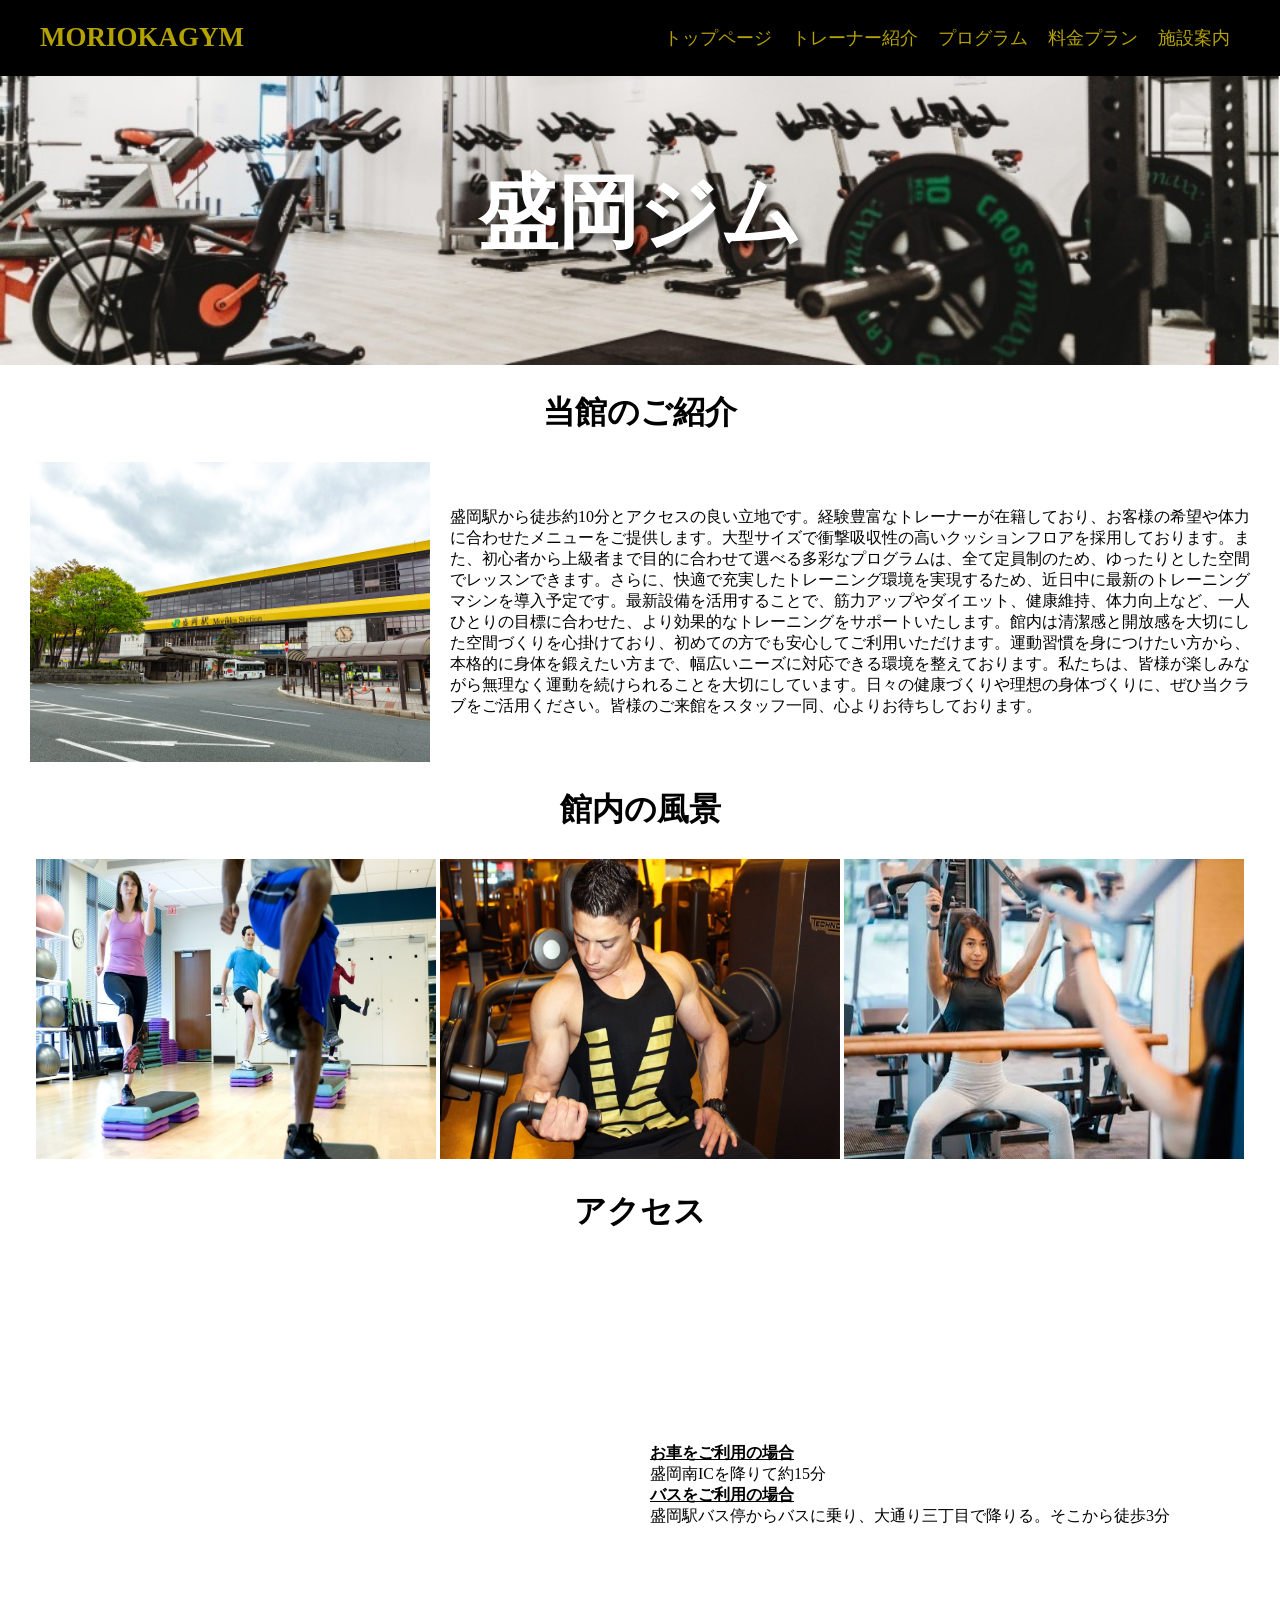
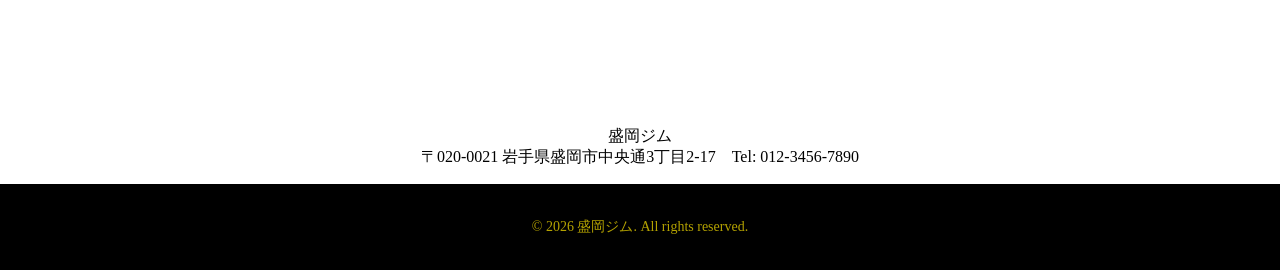
==== commit b28fe368: "インデント整形" ====
--- a/index.html
+++ b/index.html
@@ -41,10 +41,8 @@
     <h2 class="indoor">館内の風景</h2>
     <div class="indoor-pic">
         <img src="img/ToppageImg/lesson.jpg" style="height: 300px; width: 400px;" alt="レッスン">
-        <img src="img/ToppageImg/dumbbell.jpg" style="height: 300px; width: 400px;"
-            alt="トレーニング">
-        <img src="img/ToppageImg/training.jpg" style="height: 300px; width: 400px;"
-            alt="トレーニング">
+        <img src="img/ToppageImg/dumbbell.jpg" style="height: 300px; width: 400px;" alt="トレーニング">
+        <img src="img/ToppageImg/training.jpg" style="height: 300px; width: 400px;" alt="トレーニング">
     </div>
     <h2 class="access">アクセス</h2>
     <div class="land">
--- a/Toppage.css
+++ b/Toppage.css
@@ -32,12 +32,10 @@
     top: 20%;
     left: 50%;
     transform: translate(-50%, -50%);
-    /* ど真ん中に調整 */
-    color: blue;
+    color: white;
     font-size: 80px;
     font-weight: bold;
-    background-color: silver;
-
+    text-shadow: 5px 6px 7px rgba(0, 0, 0, 0.5);
 }
 
 .introduction {
